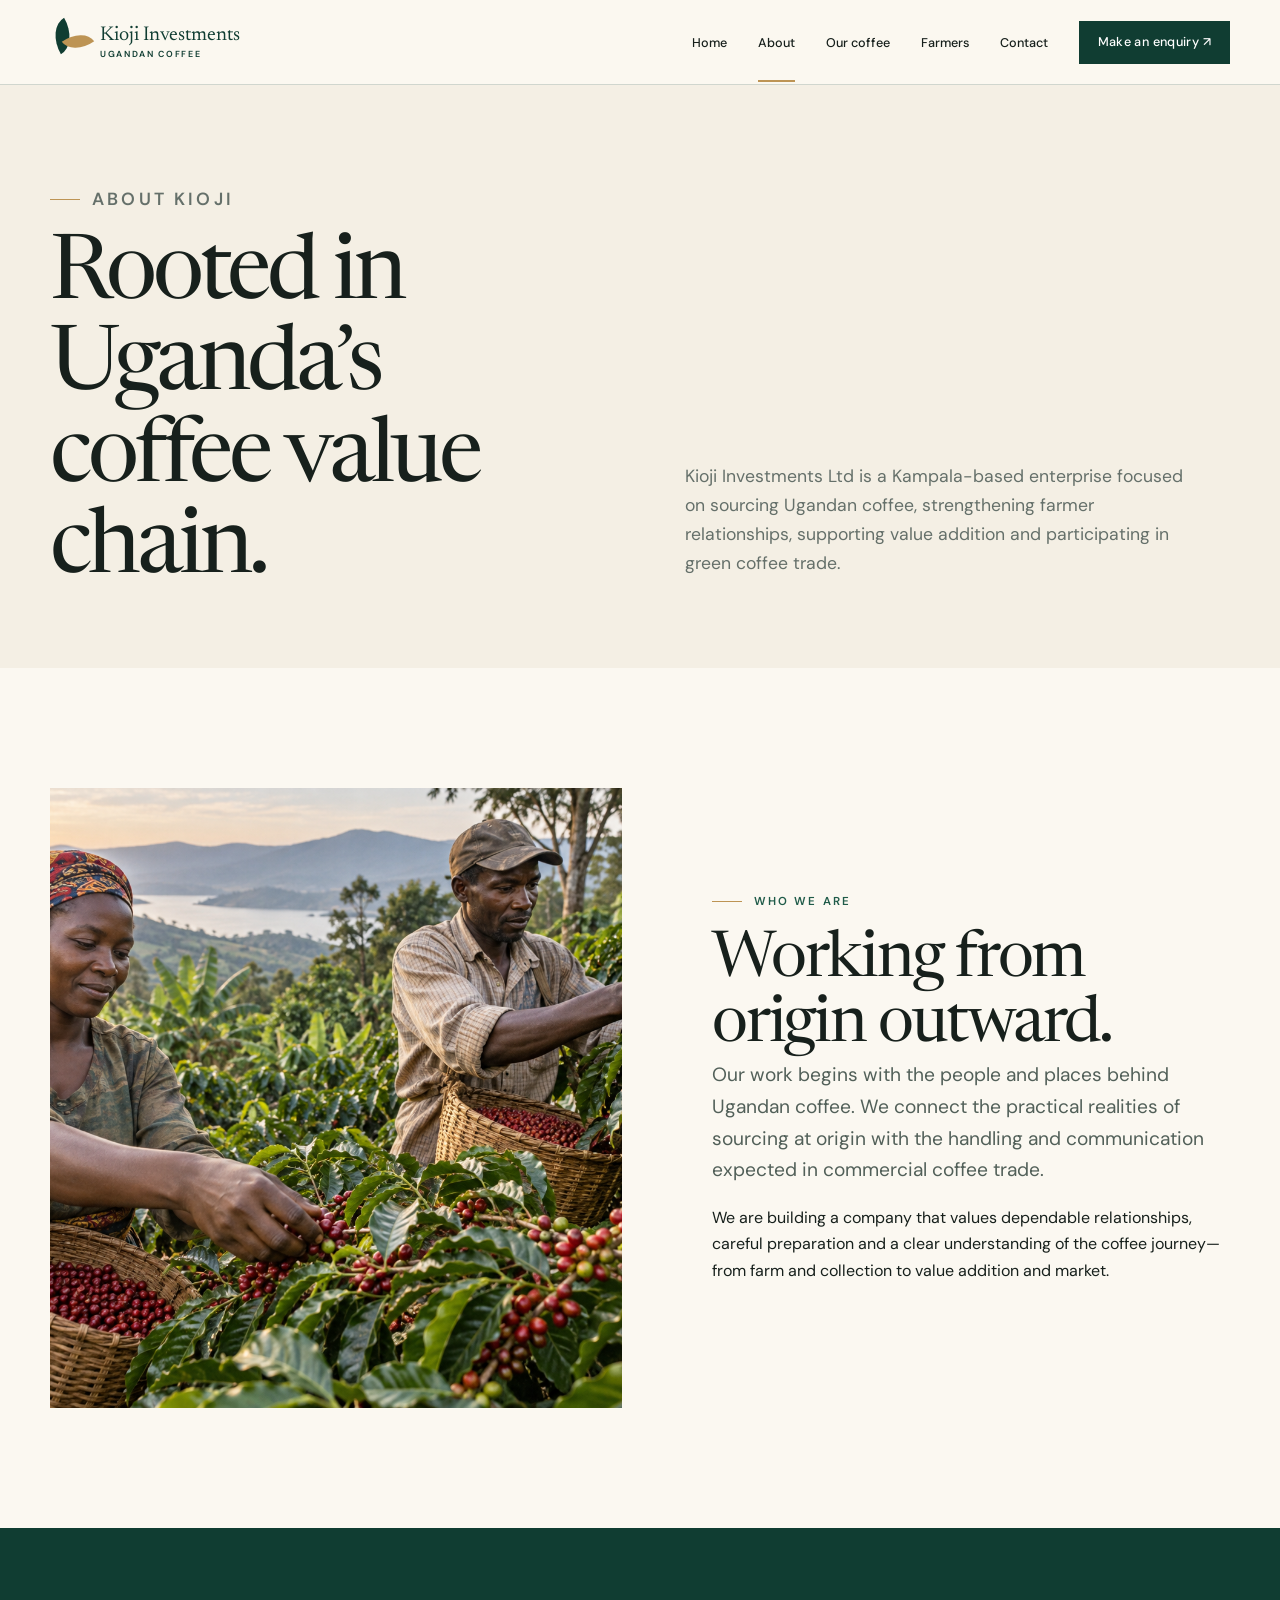
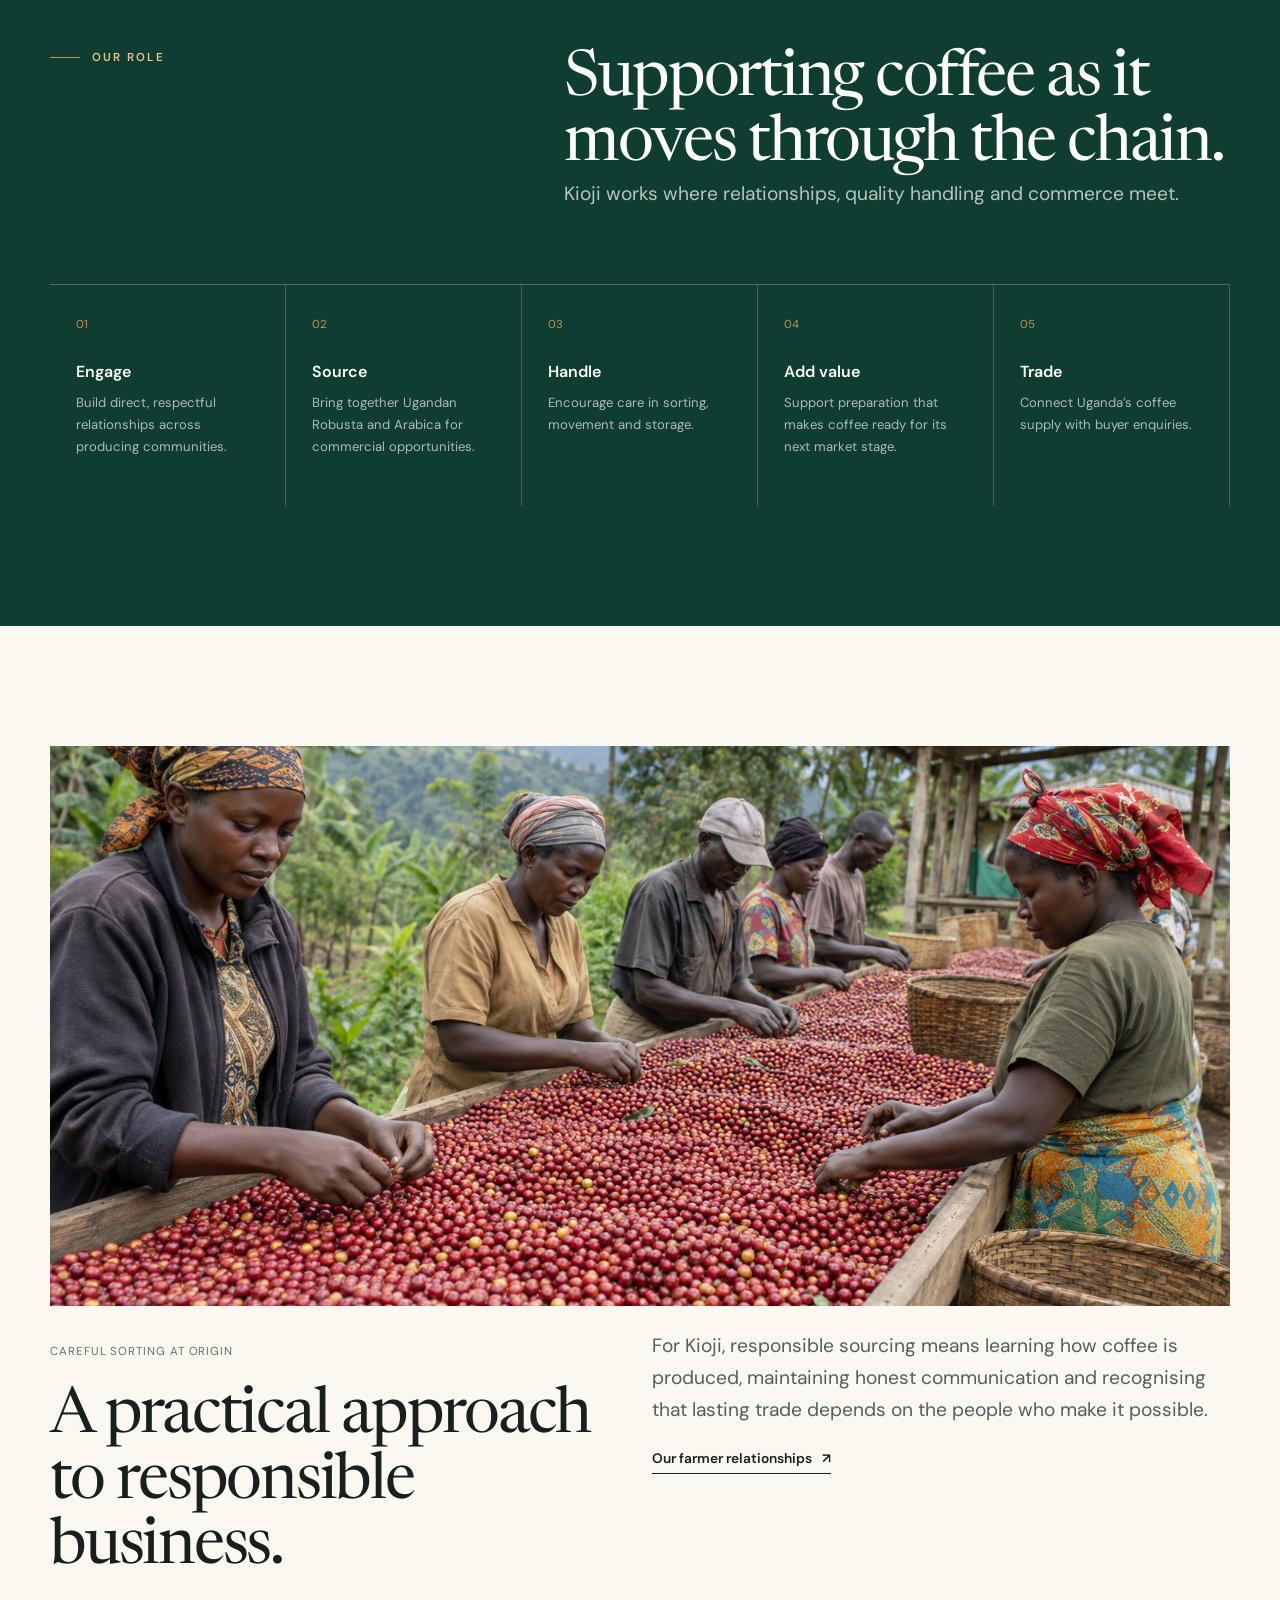
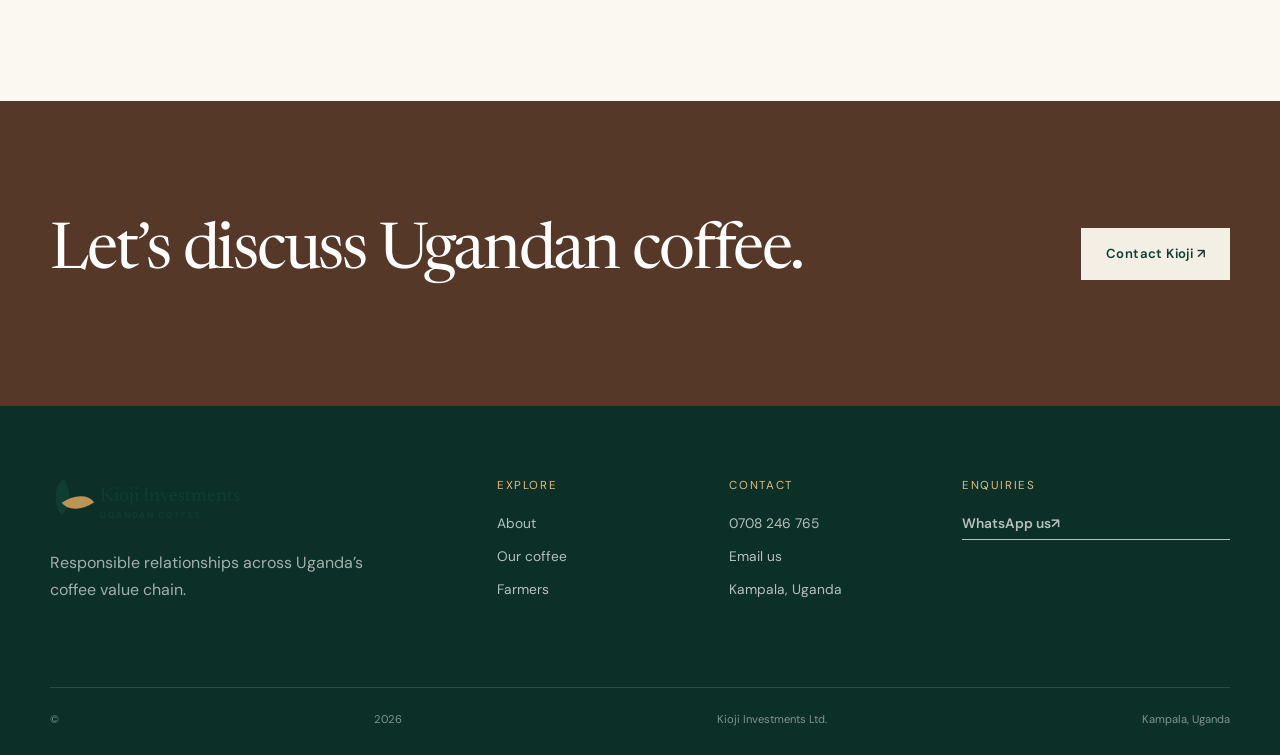
==== about.html @ 65d6e194 "Build complete Kioji Investments website" ====
<!doctype html><html lang="en"><head><meta charset="utf-8"><meta name="viewport" content="width=device-width,initial-scale=1"><title>About Kioji Investments Ltd | Uganda</title><meta name="description" content="Learn about Kioji Investments and its role in Uganda's coffee value chain."><link rel="icon" href="favicon.svg"><link rel="stylesheet" href="assets/styles.css"></head><body>
<header class="site-header"><div class="container header-inner"><a class="brand" href="index.html"><span class="brand-mark"></span><span class="brand-text">Kioji Investments<small>Ugandan coffee</small></span></a><button class="menu-toggle" aria-expanded="false" aria-label="Open navigation">Menu</button><nav class="nav"><a href="index.html">Home</a><a class="active" href="about.html">About</a><a href="coffee.html">Our coffee</a><a href="farmers.html">Farmers</a><a href="contact.html">Contact</a><a class="btn" href="contact.html">Make an enquiry ↗</a></nav></div></header>
<main><section class="page-hero"><div class="container page-hero-grid"><div><p class="eyebrow">About Kioji</p><h1>Rooted in Uganda’s coffee value chain.</h1></div><p>Kioji Investments Ltd is a Kampala-based enterprise focused on sourcing Ugandan coffee, strengthening farmer relationships, supporting value addition and participating in green coffee trade.</p></div></section>
<section class="section"><div class="container split reveal"><div class="page-image"><img src="assets/images/coffee-harvest.png" alt="Farmers harvesting coffee in Uganda"></div><div><p class="eyebrow">Who we are</p><h2>Working from origin outward.</h2><p class="lede">Our work begins with the people and places behind Ugandan coffee. We connect the practical realities of sourcing at origin with the handling and communication expected in commercial coffee trade.</p><p>We are building a company that values dependable relationships, careful preparation and a clear understanding of the coffee journey—from farm and collection to value addition and market.</p></div></div></section>
<section class="section dark"><div class="container"><div class="intro-grid reveal"><p class="eyebrow">Our role</p><div><h2>Supporting coffee as it moves through the chain.</h2><p class="lede">Kioji works where relationships, quality handling and commerce meet.</p></div></div><div class="process reveal"><article class="process-item"><h3>Engage</h3><p>Build direct, respectful relationships across producing communities.</p></article><article class="process-item"><h3>Source</h3><p>Bring together Ugandan Robusta and Arabica for commercial opportunities.</p></article><article class="process-item"><h3>Handle</h3><p>Encourage care in sorting, movement and storage.</p></article><article class="process-item"><h3>Add value</h3><p>Support preparation that makes coffee ready for its next market stage.</p></article><article class="process-item"><h3>Trade</h3><p>Connect Uganda’s coffee supply with buyer enquiries.</p></article></div></div></section>
<section class="section"><div class="container editorial-grid reveal"><div class="wide"><img src="assets/images/cherry-sorting.png" alt="Coffee cherries being carefully sorted"></div><div><p class="caption">Careful sorting at origin</p><h2 style="margin-top:24px">A practical approach to responsible business.</h2></div><div><p class="lede">For Kioji, responsible sourcing means learning how coffee is produced, maintaining honest communication and recognising that lasting trade depends on the people who make it possible.</p><a class="link" href="farmers.html">Our farmer relationships</a></div></div></section>
<section class="section cta"><div class="container cta-inner"><h2>Let’s discuss Ugandan coffee.</h2><a class="btn btn-light" href="contact.html">Contact Kioji ↗</a></div></section></main>
<footer class="site-footer"><div class="container"><div class="footer-grid"><div class="footer-brand"><a class="brand" href="index.html"><span class="brand-mark"></span><span class="brand-text">Kioji Investments<small>Ugandan coffee</small></span></a><p>Responsible relationships across Uganda’s coffee value chain.</p></div><div class="footer-col"><h3>Explore</h3><a href="about.html">About</a><a href="coffee.html">Our coffee</a><a href="farmers.html">Farmers</a></div><div class="footer-col"><h3>Contact</h3><a href="tel:+256708246765">0708 246 765</a><a href="mailto:aruoivan66@gmail.com">Email us</a><p>Kampala, Uganda</p></div><div class="footer-col"><h3>Enquiries</h3><a class="link" href="https://wa.me/256708246765">WhatsApp us</a></div></div><div class="footer-bottom">© <span data-year></span> Kioji Investments Ltd.<span>Kampala, Uganda</span></div></div></footer><script src="assets/script.js"></script></body></html>
---- assets/styles.css ----
@import url('https://fonts.googleapis.com/css2?family=DM+Sans:wght@400;500;600&family=Newsreader:opsz,wght@6..72,400;6..72,500&display=swap');

:root{--green:#103d32;--green-2:#1f5b49;--brown:#563829;--cream:#f4efe4;--paper:#fbf8f1;--gold:#bd9454;--ink:#17201c;--muted:#65706a;--line:rgba(16,61,50,.18);--serif:'Newsreader',Georgia,serif;--sans:'DM Sans',Arial,sans-serif}
*{box-sizing:border-box}html{scroll-behavior:smooth}body{margin:0;background:var(--paper);color:var(--ink);font-family:var(--sans);font-size:16px;line-height:1.65}body.menu-open{overflow:hidden}img{display:block;width:100%;height:100%;object-fit:cover}a{color:inherit;text-decoration:none}button,input,textarea{font:inherit}.container{width:min(1180px,calc(100% - 48px));margin-inline:auto}.eyebrow{display:flex;align-items:center;gap:12px;margin:0 0 18px;color:var(--green-2);font-size:.72rem;font-weight:600;letter-spacing:.18em;text-transform:uppercase}.eyebrow:before{content:'';width:30px;height:1px;background:var(--gold)}h1,h2,h3{font-family:var(--serif);font-weight:400;line-height:1.02;margin:0}h1{font-size:clamp(3.1rem,7.2vw,7rem);letter-spacing:-.045em}h2{font-size:clamp(2.5rem,5vw,4.8rem);letter-spacing:-.035em}h3{font-size:clamp(1.55rem,2.2vw,2.25rem)}p{margin:0 0 1.2rem}.lede{font-size:clamp(1.05rem,1.5vw,1.25rem);color:#526059;max-width:660px}.btn{display:inline-flex;align-items:center;justify-content:center;gap:12px;min-height:52px;padding:0 24px;border:1px solid var(--green);background:var(--green);color:#fff;font-size:.82rem;font-weight:600;letter-spacing:.03em;transition:.25s}.btn:hover{background:var(--brown);border-color:var(--brown);transform:translateY(-2px)}.btn-light{background:var(--cream);border-color:var(--cream);color:var(--green)}.btn-outline{background:transparent;color:var(--green)}.btn-outline:hover{color:#fff}.link{display:inline-flex;gap:10px;align-items:center;border-bottom:1px solid currentColor;padding-bottom:4px;font-size:.86rem;font-weight:600}.link:after{content:'↗'}

.site-header{position:relative;z-index:40;background:rgba(251,248,241,.95);border-bottom:1px solid var(--line)}.header-inner{height:84px;display:flex;align-items:center;justify-content:space-between}.brand{display:flex;align-items:center;gap:12px;color:var(--green)}.brand-mark{width:38px;height:46px;position:relative}.brand-mark:before,.brand-mark:after{content:'';position:absolute;background:var(--green);border-radius:100% 0 100% 0}.brand-mark:before{width:21px;height:30px;left:2px;top:2px;transform:rotate(-30deg)}.brand-mark:after{width:18px;height:27px;right:1px;top:9px;transform:rotate(55deg);background:var(--gold)}.brand-text{font-family:var(--serif);font-size:1.25rem;line-height:.9}.brand-text small{display:block;margin-top:7px;font-family:var(--sans);font-size:.55rem;font-weight:600;letter-spacing:.19em;text-transform:uppercase}.nav{display:flex;align-items:center;gap:31px}.nav a{font-size:.79rem;font-weight:500}.nav a:not(.btn){padding:31px 0 27px;border-bottom:2px solid transparent}.nav a.active,.nav a:not(.btn):hover{border-color:var(--gold)}.nav .btn{min-height:43px;padding-inline:18px}.menu-toggle{display:none;border:1px solid var(--line);background:none;width:48px;height:44px;color:var(--green)}

.hero{position:relative;min-height:calc(100svh - 84px);display:grid;align-items:end;color:#fff;overflow:hidden;background:#142b24}.hero-media{position:absolute;inset:0}.hero-media:after{content:'';position:absolute;inset:0;background:linear-gradient(90deg,rgba(5,19,15,.9) 0%,rgba(5,19,15,.54) 43%,rgba(5,19,15,.08) 75%),linear-gradient(0deg,rgba(5,19,15,.48),transparent 45%)}.hero-media img{object-position:center}.hero-content{position:relative;z-index:1;padding:80px 0 92px;width:min(760px,70%)}.hero .eyebrow{color:#f2d49b}.hero h1 span{color:#d9b36a;font-style:italic}.hero-copy{max-width:650px;margin:28px 0 35px;font-size:clamp(1.05rem,1.5vw,1.25rem);color:rgba(255,255,255,.86)}.actions{display:flex;gap:12px;flex-wrap:wrap}.hero-note{position:absolute;z-index:2;right:max(24px,calc((100% - 1180px)/2));bottom:54px;width:260px;padding:24px;border-left:2px solid var(--gold);background:rgba(9,34,27,.74);backdrop-filter:blur(12px);font-family:var(--serif);font-size:1.25rem}.ticker{background:var(--green);color:#fff;overflow:hidden;padding:13px 0;font-size:.64rem;font-weight:600;letter-spacing:.2em;text-transform:uppercase;white-space:nowrap}.ticker span{display:inline-block;padding-right:36px}.section{padding:120px 0}.section-sm{padding:78px 0}.intro-grid{display:grid;grid-template-columns:.75fr 1.25fr;gap:9vw;align-items:start}.intro-grid h2{max-width:700px}.intro-text{padding-top:18px}.split{display:grid;grid-template-columns:1.05fr .95fr;gap:7vw;align-items:center}.image-tall{height:650px}.image-frame{position:relative}.image-frame:after{content:'';position:absolute;inset:18px -18px -18px 18px;border:1px solid var(--gold);z-index:-1}.dark{background:var(--green);color:#fff}.dark .eyebrow{color:#e4c78e}.dark .lede{color:rgba(255,255,255,.7)}

.pillars{display:grid;grid-template-columns:repeat(4,1fr);border-top:1px solid var(--line);border-bottom:1px solid var(--line)}.pillar{padding:34px 28px 38px;border-right:1px solid var(--line)}.pillar:last-child{border:0}.number{color:var(--gold);font-size:.7rem;letter-spacing:.13em}.pillar h3{margin:28px 0 16px;font-size:1.7rem}.pillar p{font-size:.9rem;color:var(--muted)}.photo-band{height:72vh;min-height:520px;position:relative;color:#fff}.photo-band:after{content:'';position:absolute;inset:0;background:linear-gradient(90deg,rgba(9,30,24,.82),rgba(9,30,24,.12))}.photo-band-content{position:absolute;z-index:2;left:max(24px,calc((100% - 1180px)/2));top:50%;transform:translateY(-50%);max-width:560px}.photo-band h2{margin-bottom:25px}

.coffee-showcase{display:grid;grid-template-columns:1fr 1fr;gap:1px;background:var(--line)}.coffee-panel{background:var(--paper);position:relative}.coffee-panel .photo{height:480px}.coffee-copy{padding:42px}.coffee-copy h3{font-size:2.7rem;margin:8px 0 18px}.coffee-copy p{color:var(--muted)}.process{counter-reset:step;display:grid;grid-template-columns:repeat(5,1fr);margin-top:55px;border-top:1px solid rgba(255,255,255,.25)}.process-item{counter-increment:step;padding:30px 26px;border-right:1px solid rgba(255,255,255,.2)}.process-item:before{content:'0' counter(step);display:block;color:var(--gold);font-size:.72rem;margin-bottom:30px}.process-item h3{font-family:var(--sans);font-size:1rem;font-weight:600;margin-bottom:12px}.process-item p{font-size:.82rem;color:rgba(255,255,255,.65)}

.cta{background:var(--brown);color:#fff}.cta-inner{display:flex;align-items:center;justify-content:space-between;gap:50px}.cta h2{max-width:780px}.page-hero{padding:100px 0 70px;background:var(--cream)}.page-hero-grid{display:grid;grid-template-columns:1fr 1fr;gap:7vw;align-items:end}.page-hero h1{font-size:clamp(3.6rem,7vw,6.5rem)}.page-hero p{max-width:520px;color:var(--muted);font-size:1.1rem}.page-image{height:620px}.value-list{display:grid;grid-template-columns:repeat(3,1fr);margin-top:55px;border-top:1px solid var(--line)}.value{padding:34px 30px 20px 0}.value+.value{border-left:1px solid var(--line);padding-left:30px}.value p{color:var(--muted);font-size:.93rem}.editorial-grid{display:grid;grid-template-columns:1fr 1fr;gap:24px}.editorial-grid .wide{grid-column:1/-1;height:560px}.editorial-grid .half{height:500px}.caption{padding-top:12px;font-size:.72rem;color:var(--muted);letter-spacing:.08em;text-transform:uppercase}.contact-grid{display:grid;grid-template-columns:.85fr 1.15fr;gap:8vw}.contact-details{margin-top:48px;border-top:1px solid var(--line)}.contact-row{display:block;padding:22px 0;border-bottom:1px solid var(--line)}.contact-row small{display:block;color:var(--muted);font-size:.72rem;text-transform:uppercase;letter-spacing:.13em;margin-bottom:6px}.contact-row strong{font-size:1.1rem}.form{background:var(--cream);padding:48px}.field{margin-bottom:22px}.field label{display:block;font-size:.76rem;font-weight:600;margin-bottom:7px}.field input,.field textarea{width:100%;border:0;border-bottom:1px solid #9ba49f;background:transparent;padding:12px 0;outline:none}.field input:focus,.field textarea:focus{border-color:var(--green)}.field textarea{height:120px;resize:vertical}.whatsapp{margin-top:20px;background:#1f6b4d;border-color:#1f6b4d}

.site-footer{background:#0c2f27;color:#fff;padding:74px 0 26px}.footer-grid{display:grid;grid-template-columns:1.5fr .7fr .7fr 1fr;gap:45px}.footer-brand p{max-width:360px;color:rgba(255,255,255,.62);margin-top:24px}.footer-col h3{font-family:var(--sans);font-size:.72rem;letter-spacing:.14em;text-transform:uppercase;margin-bottom:20px;color:#dfbd7f}.footer-col a,.footer-col p{display:block;color:rgba(255,255,255,.7);font-size:.86rem;margin:0 0 10px}.footer-bottom{display:flex;justify-content:space-between;margin-top:65px;padding-top:22px;border-top:1px solid rgba(255,255,255,.14);font-size:.7rem;color:rgba(255,255,255,.48)}

.reveal{opacity:0;transform:translateY(24px);transition:.7s ease}.reveal.visible{opacity:1;transform:none}
@media(max-width:900px){.container{width:min(100% - 32px,720px)}.header-inner{height:72px}.menu-toggle{display:block}.nav{position:fixed;inset:72px 0 0;background:var(--paper);display:flex;flex-direction:column;align-items:stretch;gap:0;padding:35px 24px;transform:translateX(100%);transition:.3s}.nav.open{transform:none}.nav a:not(.btn){padding:18px 0;border-bottom:1px solid var(--line);font-family:var(--serif);font-size:1.7rem}.nav .btn{margin-top:26px}.hero{min-height:800px}.hero-content{width:100%;padding-bottom:70px}.hero-note{display:none}.hero-media img{object-position:64% center}.section{padding:85px 0}.intro-grid,.split,.page-hero-grid,.contact-grid{grid-template-columns:1fr;gap:48px}.pillars{grid-template-columns:1fr 1fr}.pillar:nth-child(2){border-right:0}.pillar:nth-child(-n+2){border-bottom:1px solid var(--line)}.process{grid-template-columns:1fr 1fr}.process-item{border-bottom:1px solid rgba(255,255,255,.2)}.coffee-showcase{grid-template-columns:1fr}.page-image{height:500px}.value-list{grid-template-columns:1fr}.value+.value{border-left:0;border-top:1px solid var(--line);padding-left:0}.footer-grid{grid-template-columns:1fr 1fr}.image-tall{height:520px}}
@media(max-width:560px){h1{font-size:3.4rem}.container{width:calc(100% - 28px)}.brand-text{font-size:1.1rem}.hero{min-height:730px}.hero-media:after{background:linear-gradient(0deg,rgba(5,19,15,.92) 0%,rgba(5,19,15,.28) 78%)}.hero-media img{object-position:66% center}.hero-content{padding-bottom:52px}.hero-copy{font-size:.98rem;margin:20px 0 28px}.actions{display:grid}.actions .btn{width:100%}.pillars,.process{grid-template-columns:1fr}.pillar{border-right:0;border-bottom:1px solid var(--line)}.coffee-panel .photo{height:350px}.coffee-copy{padding:30px 22px}.photo-band{height:650px}.page-hero{padding:70px 0 55px}.page-hero h1{font-size:3.55rem}.page-image{height:410px}.editorial-grid{grid-template-columns:1fr}.editorial-grid .wide{grid-column:auto;height:390px}.editorial-grid .half{height:390px}.form{padding:30px 22px}.cta-inner{display:block}.cta .btn{margin-top:28px;width:100%}.footer-grid{grid-template-columns:1fr}.footer-bottom{display:block}.footer-bottom span{display:block;margin-top:8px}}
@media(prefers-reduced-motion:reduce){*{scroll-behavior:auto}.reveal{opacity:1;transform:none;transition:none}}
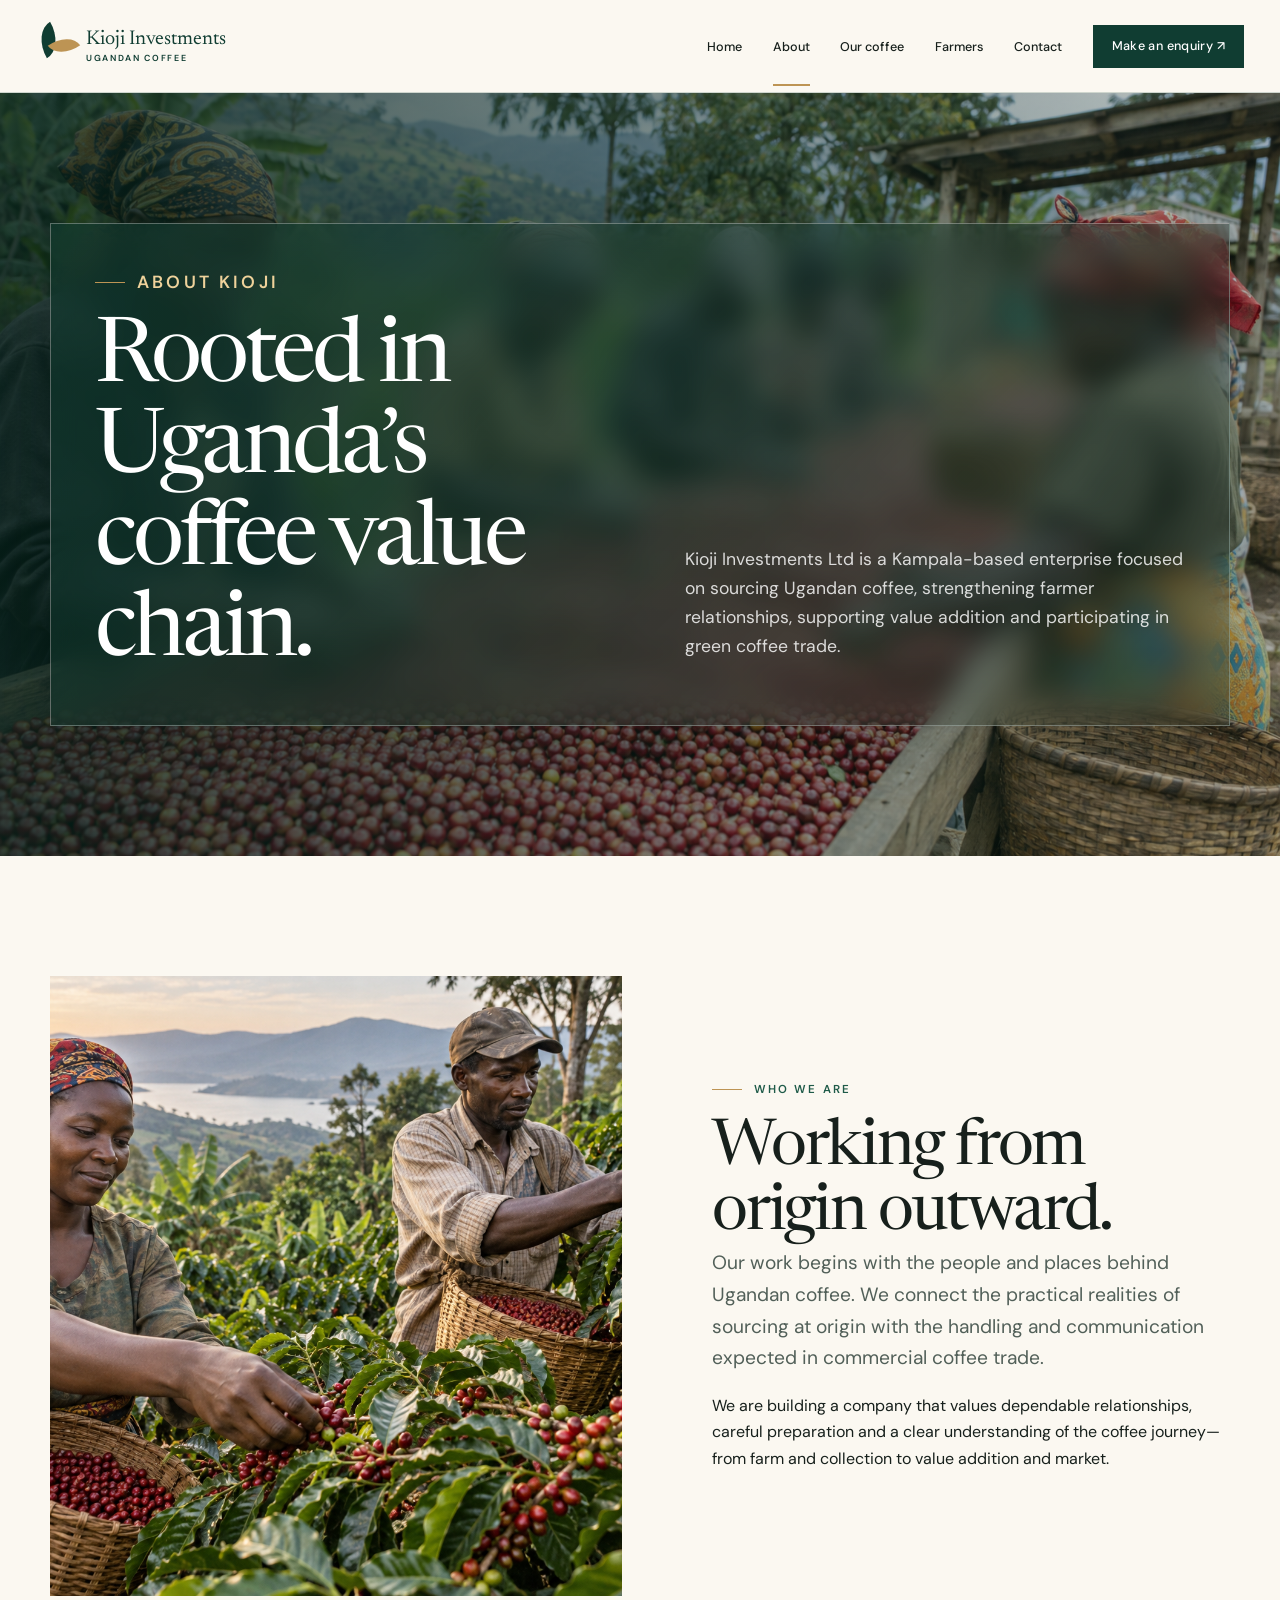
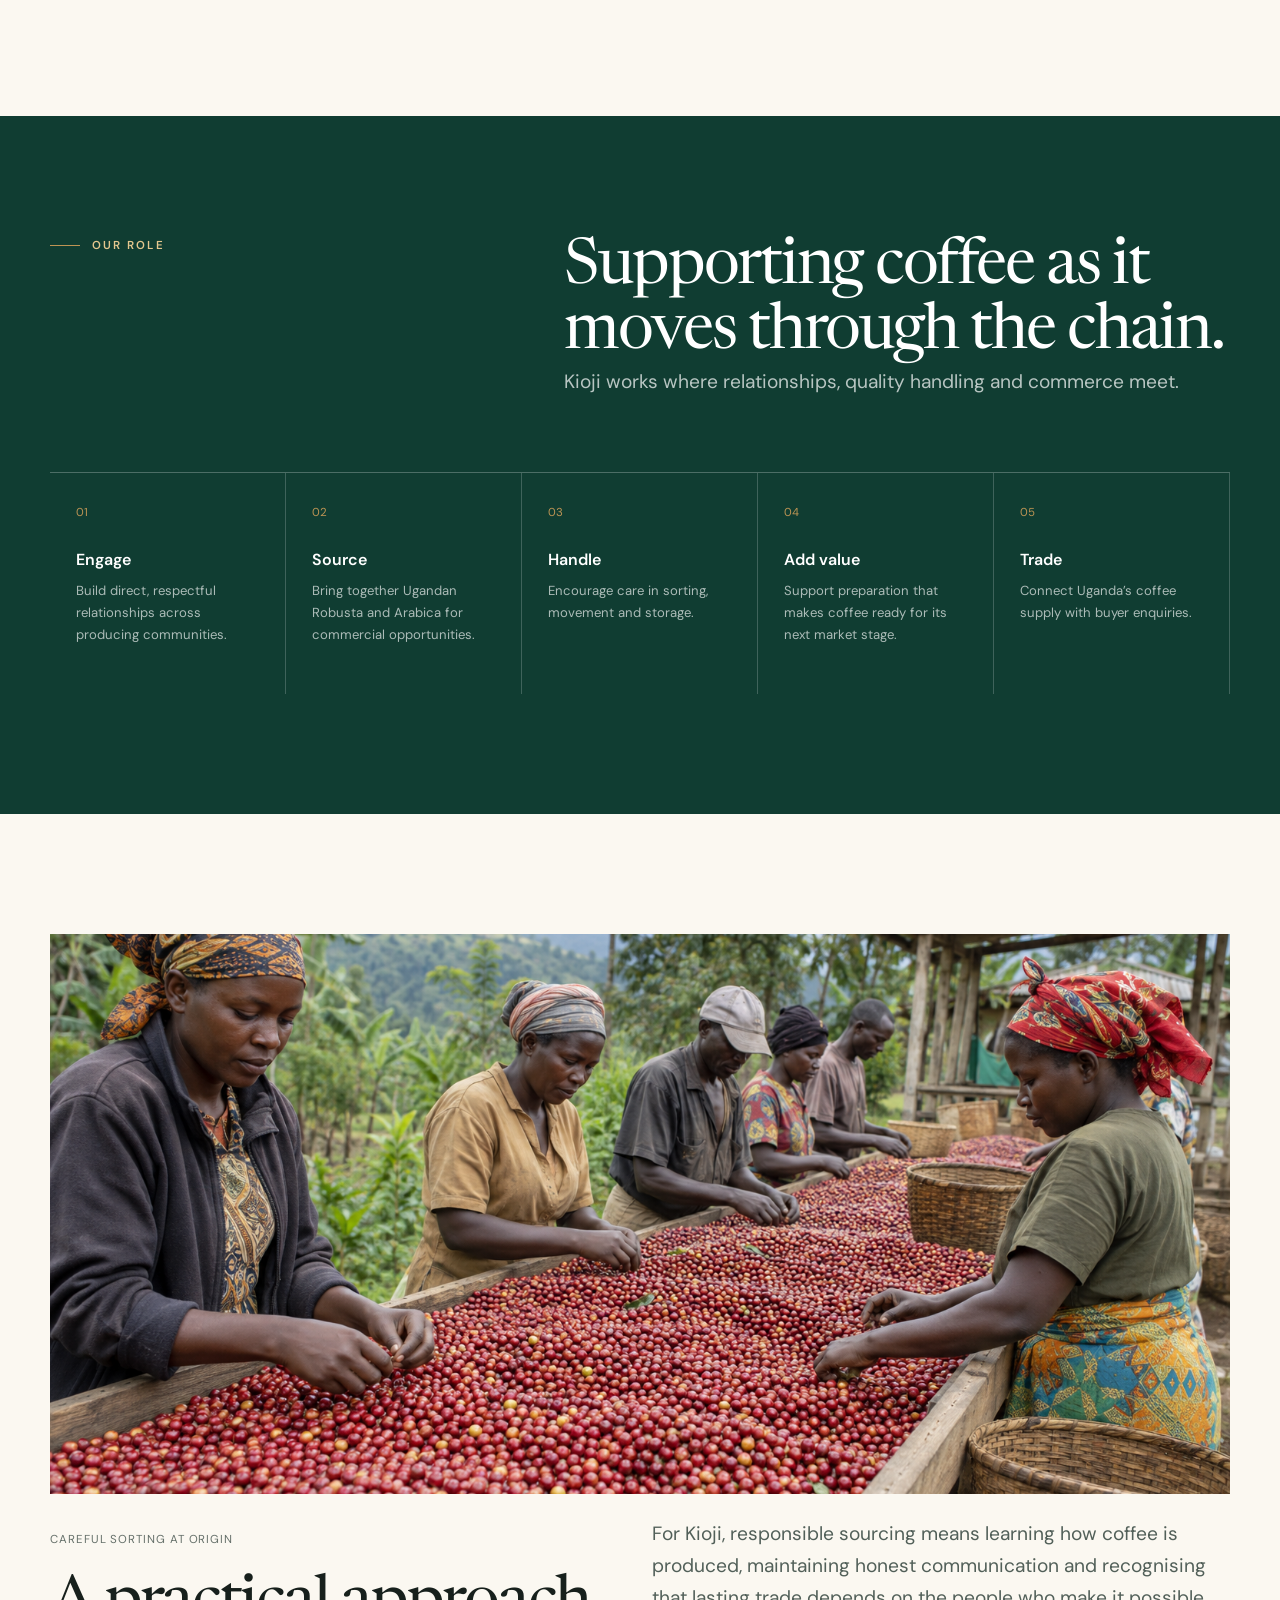
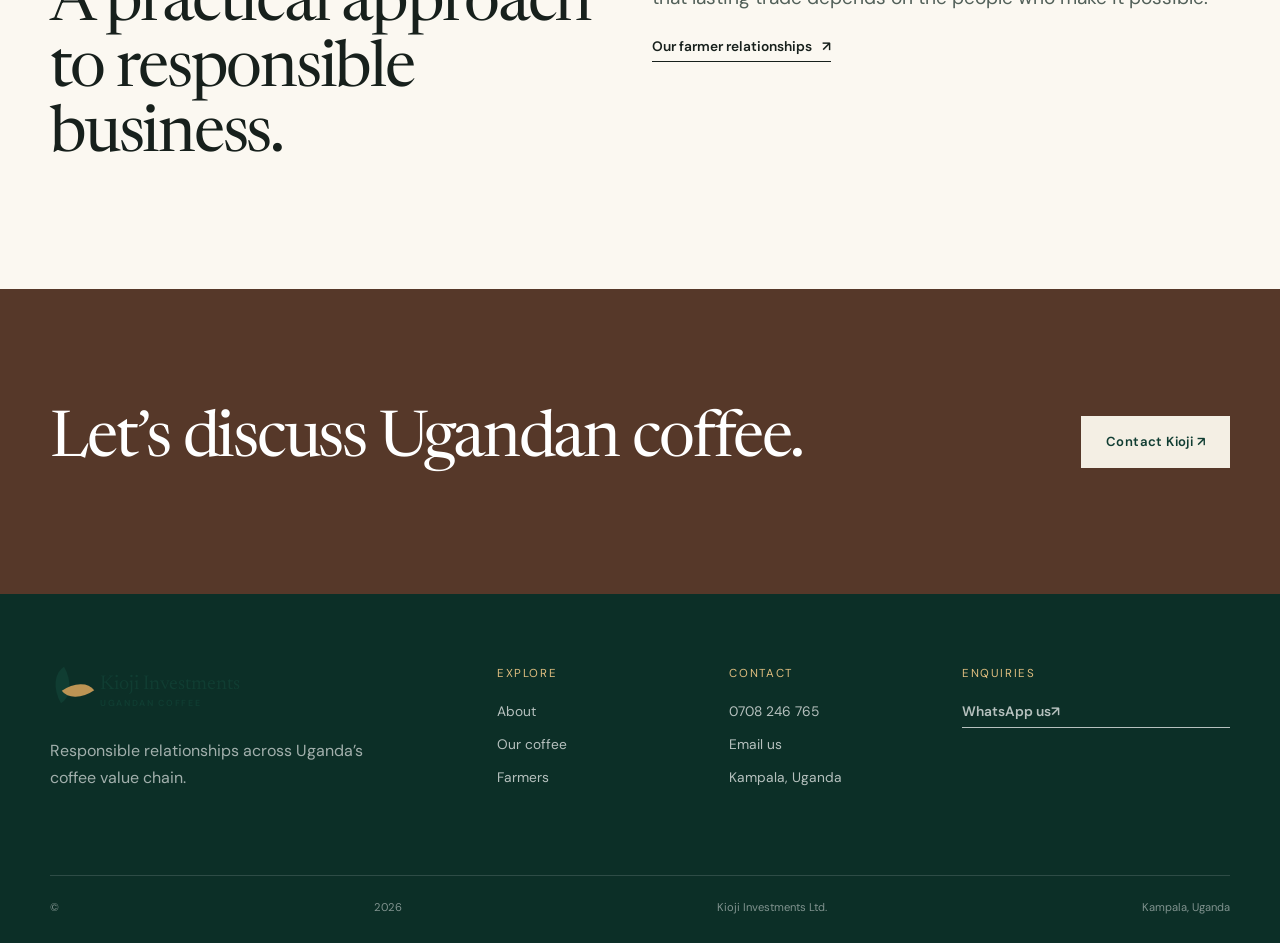
==== commit b349a174: "Add expanded navigation and glass image treatments" ====
--- a/about.html
+++ b/about.html
@@ -1,4 +1,4 @@
-<!doctype html><html lang="en"><head><meta charset="utf-8"><meta name="viewport" content="width=device-width,initial-scale=1"><title>About Kioji Investments Ltd | Uganda</title><meta name="description" content="Learn about Kioji Investments and its role in Uganda's coffee value chain."><link rel="icon" href="favicon.svg"><link rel="stylesheet" href="assets/styles.css"></head><body>
+<!doctype html><html lang="en"><head><meta charset="utf-8"><meta name="viewport" content="width=device-width,initial-scale=1"><title>About Kioji Investments Ltd | Uganda</title><meta name="description" content="Learn about Kioji Investments and its role in Uganda's coffee value chain."><link rel="icon" href="favicon.svg"><link rel="stylesheet" href="assets/styles.css"></head><body class="about-page">
 <header class="site-header"><div class="container header-inner"><a class="brand" href="index.html"><span class="brand-mark"></span><span class="brand-text">Kioji Investments<small>Ugandan coffee</small></span></a><button class="menu-toggle" aria-expanded="false" aria-label="Open navigation">Menu</button><nav class="nav"><a href="index.html">Home</a><a class="active" href="about.html">About</a><a href="coffee.html">Our coffee</a><a href="farmers.html">Farmers</a><a href="contact.html">Contact</a><a class="btn" href="contact.html">Make an enquiry ↗</a></nav></div></header>
 <main><section class="page-hero"><div class="container page-hero-grid"><div><p class="eyebrow">About Kioji</p><h1>Rooted in Uganda’s coffee value chain.</h1></div><p>Kioji Investments Ltd is a Kampala-based enterprise focused on sourcing Ugandan coffee, strengthening farmer relationships, supporting value addition and participating in green coffee trade.</p></div></section>
 <section class="section"><div class="container split reveal"><div class="page-image"><img src="assets/images/coffee-harvest.png" alt="Farmers harvesting coffee in Uganda"></div><div><p class="eyebrow">Who we are</p><h2>Working from origin outward.</h2><p class="lede">Our work begins with the people and places behind Ugandan coffee. We connect the practical realities of sourcing at origin with the handling and communication expected in commercial coffee trade.</p><p>We are building a company that values dependable relationships, careful preparation and a clear understanding of the coffee journey—from farm and collection to value addition and market.</p></div></div></section>
--- a/assets/styles.css
+++ b/assets/styles.css
@@ -19,3 +19,13 @@
 @media(max-width:900px){.container{width:min(100% - 32px,720px)}.header-inner{height:72px}.menu-toggle{display:block}.nav{position:fixed;inset:72px 0 0;background:var(--paper);display:flex;flex-direction:column;align-items:stretch;gap:0;padding:35px 24px;transform:translateX(100%);transition:.3s}.nav.open{transform:none}.nav a:not(.btn){padding:18px 0;border-bottom:1px solid var(--line);font-family:var(--serif);font-size:1.7rem}.nav .btn{margin-top:26px}.hero{min-height:800px}.hero-content{width:100%;padding-bottom:70px}.hero-note{display:none}.hero-media img{object-position:64% center}.section{padding:85px 0}.intro-grid,.split,.page-hero-grid,.contact-grid{grid-template-columns:1fr;gap:48px}.pillars{grid-template-columns:1fr 1fr}.pillar:nth-child(2){border-right:0}.pillar:nth-child(-n+2){border-bottom:1px solid var(--line)}.process{grid-template-columns:1fr 1fr}.process-item{border-bottom:1px solid rgba(255,255,255,.2)}.coffee-showcase{grid-template-columns:1fr}.page-image{height:500px}.value-list{grid-template-columns:1fr}.value+.value{border-left:0;border-top:1px solid var(--line);padding-left:0}.footer-grid{grid-template-columns:1fr 1fr}.image-tall{height:520px}}
 @media(max-width:560px){h1{font-size:3.4rem}.container{width:calc(100% - 28px)}.brand-text{font-size:1.1rem}.hero{min-height:730px}.hero-media:after{background:linear-gradient(0deg,rgba(5,19,15,.92) 0%,rgba(5,19,15,.28) 78%)}.hero-media img{object-position:66% center}.hero-content{padding-bottom:52px}.hero-copy{font-size:.98rem;margin:20px 0 28px}.actions{display:grid}.actions .btn{width:100%}.pillars,.process{grid-template-columns:1fr}.pillar{border-right:0;border-bottom:1px solid var(--line)}.coffee-panel .photo{height:350px}.coffee-copy{padding:30px 22px}.photo-band{height:650px}.page-hero{padding:70px 0 55px}.page-hero h1{font-size:3.55rem}.page-image{height:410px}.editorial-grid{grid-template-columns:1fr}.editorial-grid .wide{grid-column:auto;height:390px}.editorial-grid .half{height:390px}.form{padding:30px 22px}.cta-inner{display:block}.cta .btn{margin-top:28px;width:100%}.footer-grid{grid-template-columns:1fr}.footer-bottom{display:block}.footer-bottom span{display:block;margin-top:8px}}
 @media(prefers-reduced-motion:reduce){*{scroll-behavior:auto}.reveal{opacity:1;transform:none;transition:none}}
+
+/* Expanded navigation and restrained glassmorphism treatment */
+.site-header{background:rgba(251,248,241,.9);backdrop-filter:blur(18px);-webkit-backdrop-filter:blur(18px)}
+.header-inner.container{width:calc(100% - 72px);max-width:1680px}.header-inner{height:92px}.nav{gap:clamp(24px,2.4vw,46px)}
+.hero-content{margin:72px 0;padding:42px 46px 46px;width:min(790px,72%);border:1px solid rgba(255,255,255,.28);background:linear-gradient(135deg,rgba(11,47,38,.68),rgba(25,34,30,.36));box-shadow:0 26px 80px rgba(5,20,15,.22);backdrop-filter:blur(15px) saturate(120%);-webkit-backdrop-filter:blur(15px) saturate(120%)}
+.hero-note{border:1px solid rgba(255,255,255,.26);border-left:2px solid var(--gold);background:rgba(9,34,27,.52);box-shadow:0 20px 60px rgba(3,18,14,.2);backdrop-filter:blur(16px);-webkit-backdrop-filter:blur(16px)}
+.page-hero{position:relative;padding:130px 0;background-position:center;background-size:cover;color:#fff;isolation:isolate}.page-hero:before{content:'';position:absolute;inset:0;background:linear-gradient(90deg,rgba(7,35,28,.8),rgba(7,35,28,.25));z-index:-1}.about-page .page-hero{background-image:url('images/cherry-sorting.png')}.coffee-page .page-hero{background-image:url('images/arabica-highlands.png')}.farmers-page .page-hero{background-image:url('images/farmer-partnership.png')}.contact-page .page-hero{background-image:url('images/coffee-handling.png')}.page-hero-grid{padding:44px;border:1px solid rgba(255,255,255,.3);background:linear-gradient(135deg,rgba(15,57,46,.64),rgba(32,44,38,.28));box-shadow:0 25px 80px rgba(3,20,15,.22);backdrop-filter:blur(14px);-webkit-backdrop-filter:blur(14px)}.page-hero p{color:rgba(255,255,255,.82)}.page-hero .eyebrow{color:#efd29b}
+.form{background:rgba(244,239,228,.78);border:1px solid rgba(16,61,50,.16);box-shadow:0 22px 70px rgba(33,48,42,.1);backdrop-filter:blur(12px);-webkit-backdrop-filter:blur(12px)}
+@media(max-width:900px){.header-inner.container{width:calc(100% - 28px)}.header-inner{height:72px}.hero-content{width:min(100%,680px);margin:90px 0 42px;padding:34px}.page-hero{padding:78px 0}.page-hero-grid{padding:34px}}
+@media(max-width:560px){.hero-content{margin:70px 0 28px;padding:25px 20px 24px;background:linear-gradient(145deg,rgba(9,44,35,.68),rgba(18,29,24,.4));backdrop-filter:blur(10px);-webkit-backdrop-filter:blur(10px)}.page-hero{padding:58px 0}.page-hero-grid{padding:25px 20px;gap:26px}}
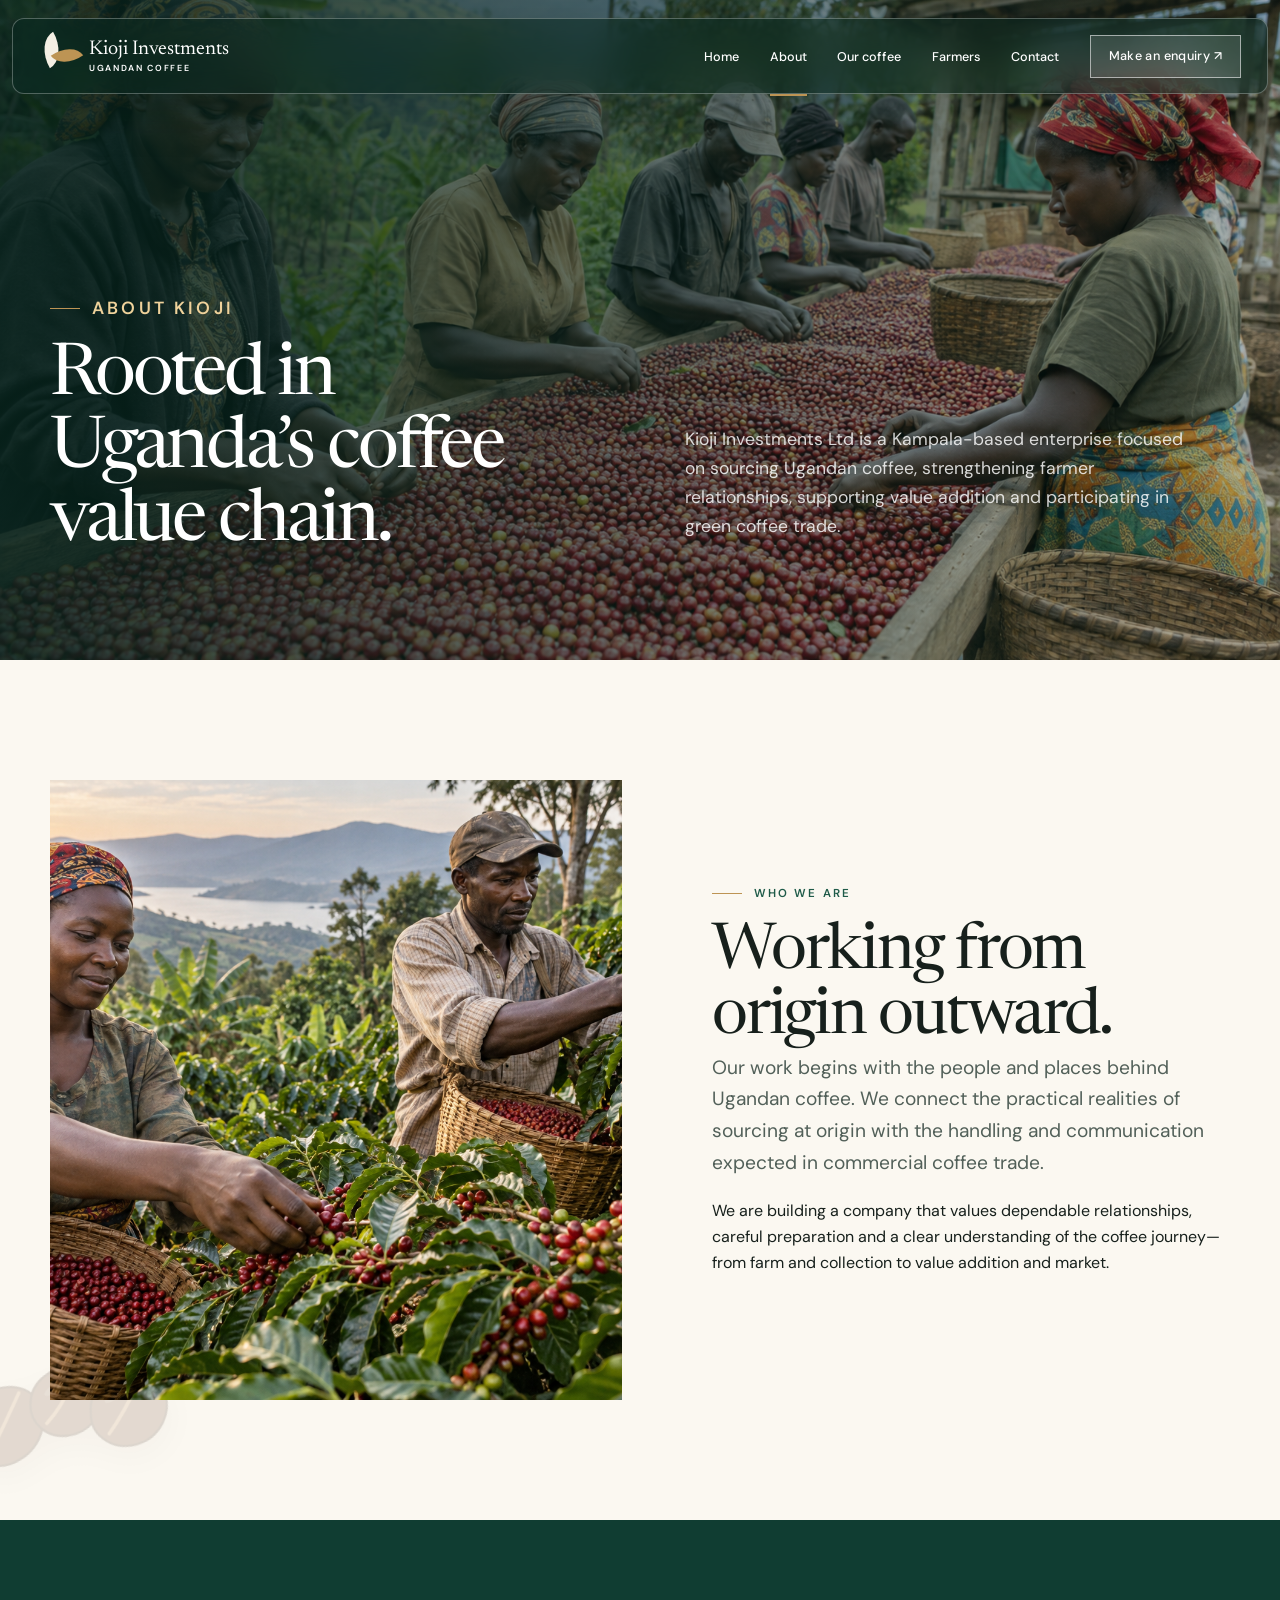
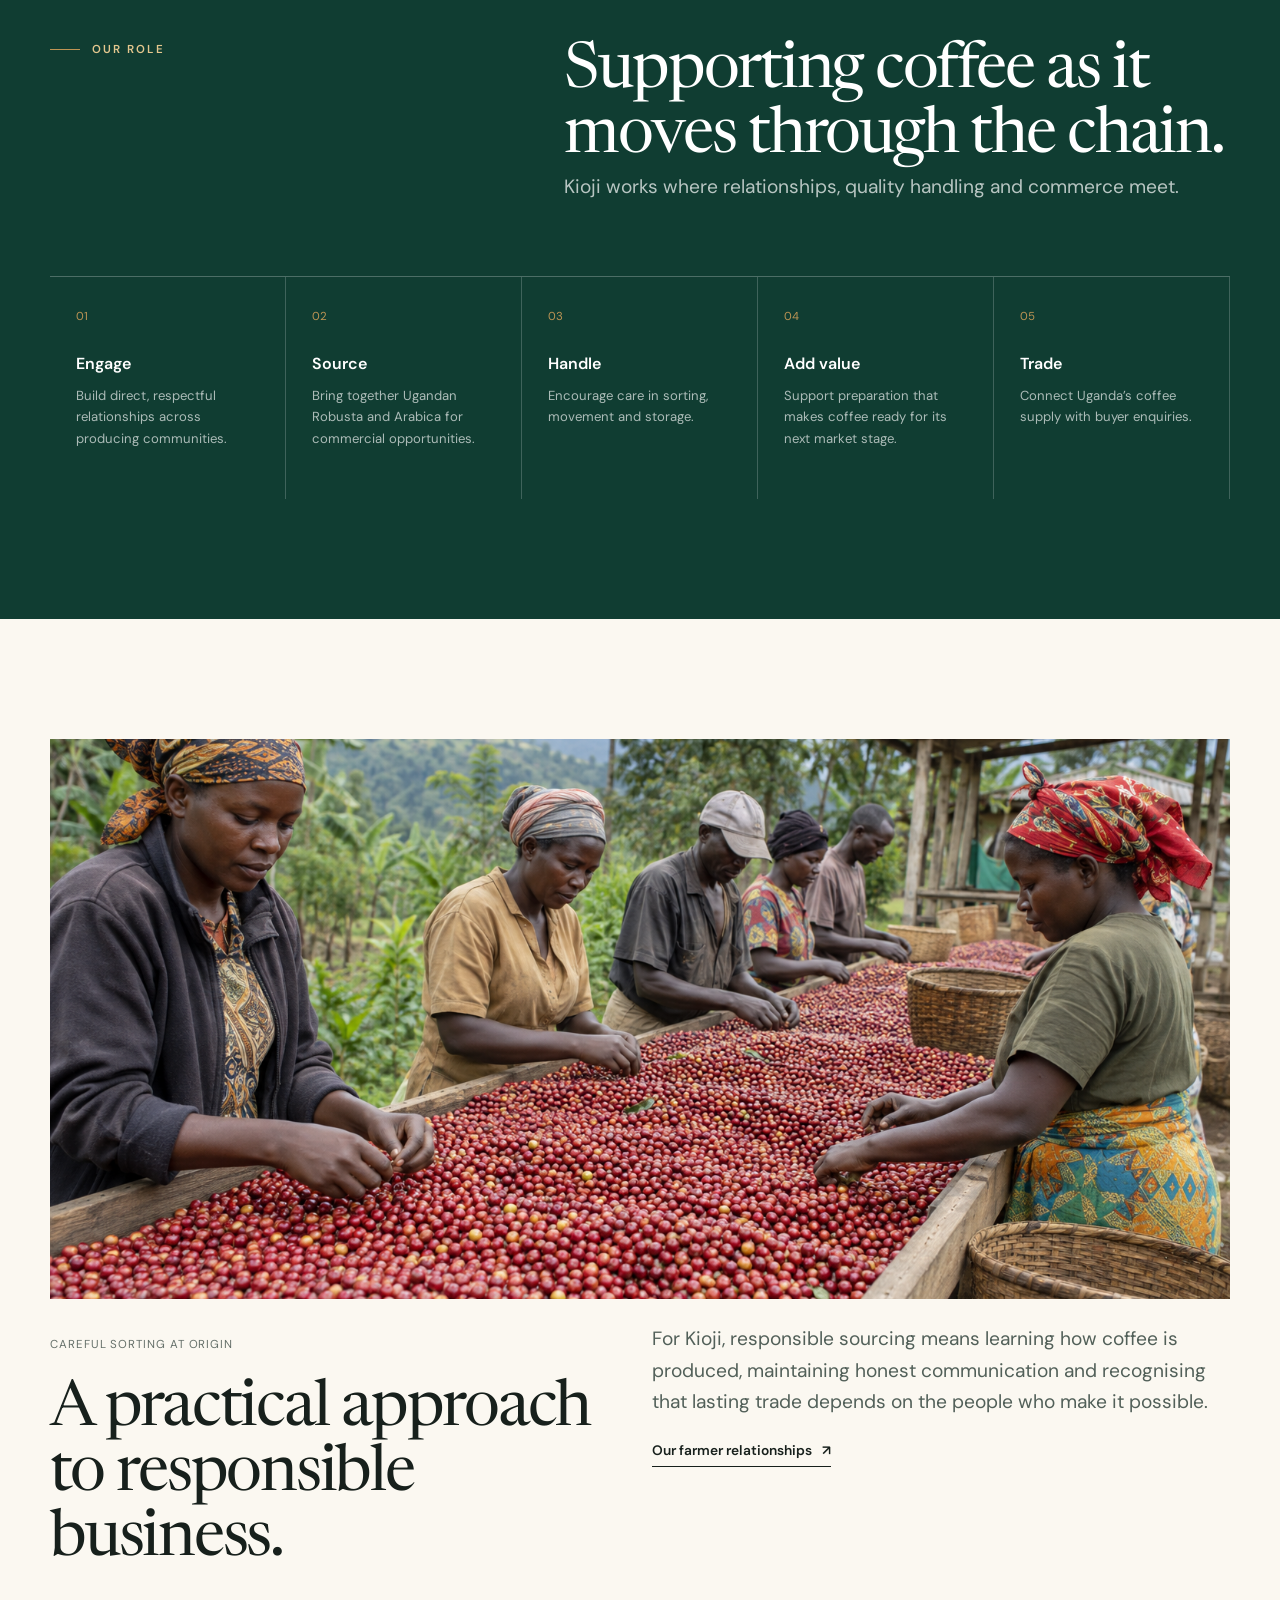
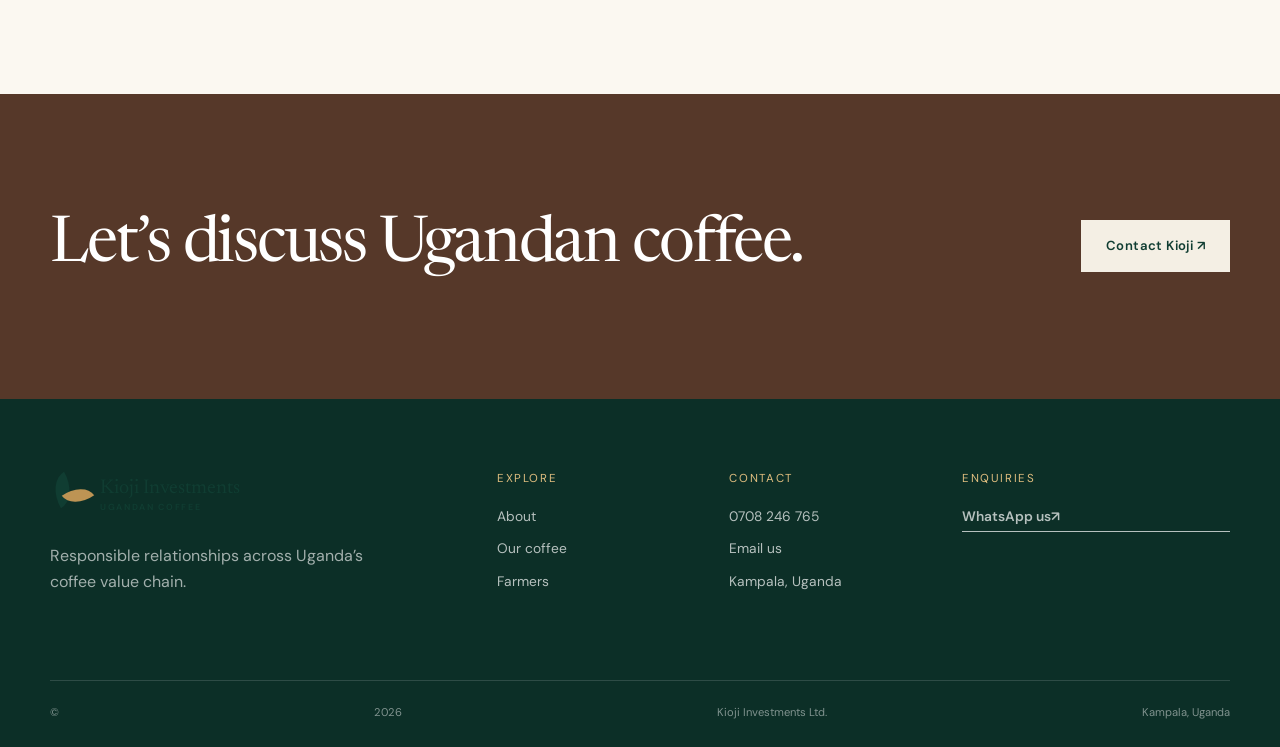
==== commit 91682103: "Extend glass navigation and add bean artwork accents" ====
--- a/about.html
+++ b/about.html
@@ -1,7 +1,7 @@
 <!doctype html><html lang="en"><head><meta charset="utf-8"><meta name="viewport" content="width=device-width,initial-scale=1"><title>About Kioji Investments Ltd | Uganda</title><meta name="description" content="Learn about Kioji Investments and its role in Uganda's coffee value chain."><link rel="icon" href="favicon.svg"><link rel="stylesheet" href="assets/styles.css"></head><body class="about-page">
 <header class="site-header"><div class="container header-inner"><a class="brand" href="index.html"><span class="brand-mark"></span><span class="brand-text">Kioji Investments<small>Ugandan coffee</small></span></a><button class="menu-toggle" aria-expanded="false" aria-label="Open navigation">Menu</button><nav class="nav"><a href="index.html">Home</a><a class="active" href="about.html">About</a><a href="coffee.html">Our coffee</a><a href="farmers.html">Farmers</a><a href="contact.html">Contact</a><a class="btn" href="contact.html">Make an enquiry ↗</a></nav></div></header>
 <main><section class="page-hero"><div class="container page-hero-grid"><div><p class="eyebrow">About Kioji</p><h1>Rooted in Uganda’s coffee value chain.</h1></div><p>Kioji Investments Ltd is a Kampala-based enterprise focused on sourcing Ugandan coffee, strengthening farmer relationships, supporting value addition and participating in green coffee trade.</p></div></section>
-<section class="section"><div class="container split reveal"><div class="page-image"><img src="assets/images/coffee-harvest.png" alt="Farmers harvesting coffee in Uganda"></div><div><p class="eyebrow">Who we are</p><h2>Working from origin outward.</h2><p class="lede">Our work begins with the people and places behind Ugandan coffee. We connect the practical realities of sourcing at origin with the handling and communication expected in commercial coffee trade.</p><p>We are building a company that values dependable relationships, careful preparation and a clear understanding of the coffee journey—from farm and collection to value addition and market.</p></div></div></section>
+<section class="section bean-art-section bean-art-left"><div class="container split reveal"><div class="page-image"><img src="assets/images/coffee-harvest.png" alt="Farmers harvesting coffee in Uganda"></div><div><p class="eyebrow">Who we are</p><h2>Working from origin outward.</h2><p class="lede">Our work begins with the people and places behind Ugandan coffee. We connect the practical realities of sourcing at origin with the handling and communication expected in commercial coffee trade.</p><p>We are building a company that values dependable relationships, careful preparation and a clear understanding of the coffee journey—from farm and collection to value addition and market.</p></div></div></section>
 <section class="section dark"><div class="container"><div class="intro-grid reveal"><p class="eyebrow">Our role</p><div><h2>Supporting coffee as it moves through the chain.</h2><p class="lede">Kioji works where relationships, quality handling and commerce meet.</p></div></div><div class="process reveal"><article class="process-item"><h3>Engage</h3><p>Build direct, respectful relationships across producing communities.</p></article><article class="process-item"><h3>Source</h3><p>Bring together Ugandan Robusta and Arabica for commercial opportunities.</p></article><article class="process-item"><h3>Handle</h3><p>Encourage care in sorting, movement and storage.</p></article><article class="process-item"><h3>Add value</h3><p>Support preparation that makes coffee ready for its next market stage.</p></article><article class="process-item"><h3>Trade</h3><p>Connect Uganda’s coffee supply with buyer enquiries.</p></article></div></div></section>
 <section class="section"><div class="container editorial-grid reveal"><div class="wide"><img src="assets/images/cherry-sorting.png" alt="Coffee cherries being carefully sorted"></div><div><p class="caption">Careful sorting at origin</p><h2 style="margin-top:24px">A practical approach to responsible business.</h2></div><div><p class="lede">For Kioji, responsible sourcing means learning how coffee is produced, maintaining honest communication and recognising that lasting trade depends on the people who make it possible.</p><a class="link" href="farmers.html">Our farmer relationships</a></div></div></section>
 <section class="section cta"><div class="container cta-inner"><h2>Let’s discuss Ugandan coffee.</h2><a class="btn btn-light" href="contact.html">Contact Kioji ↗</a></div></section></main>
--- a/assets/styles.css
+++ b/assets/styles.css
@@ -29,3 +29,22 @@
 .form{background:rgba(244,239,228,.78);border:1px solid rgba(16,61,50,.16);box-shadow:0 22px 70px rgba(33,48,42,.1);backdrop-filter:blur(12px);-webkit-backdrop-filter:blur(12px)}
 @media(max-width:900px){.header-inner.container{width:calc(100% - 28px)}.header-inner{height:72px}.hero-content{width:min(100%,680px);margin:90px 0 42px;padding:34px}.page-hero{padding:78px 0}.page-hero-grid{padding:34px}}
 @media(max-width:560px){.hero-content{margin:70px 0 28px;padding:25px 20px 24px;background:linear-gradient(145deg,rgba(9,44,35,.68),rgba(18,29,24,.4));backdrop-filter:blur(10px);-webkit-backdrop-filter:blur(10px)}.page-hero{padding:58px 0}.page-hero-grid{padding:25px 20px;gap:26px}}
+
+/* Refined direction: glass navigation only, image-led pages */
+h1{font-size:clamp(3rem,6vw,5.8rem)}
+.site-header{position:absolute;top:18px;left:0;width:100%;background:transparent;border:0;backdrop-filter:none;-webkit-backdrop-filter:none}
+.header-inner.container{width:calc(100% - 64px);max-width:1760px;padding:0 26px}
+.header-inner{height:76px;border:1px solid rgba(255,255,255,.28);border-radius:12px;background:rgba(10,39,31,.56);box-shadow:0 16px 50px rgba(3,20,15,.16);backdrop-filter:blur(16px) saturate(120%);-webkit-backdrop-filter:blur(16px) saturate(120%)}
+.site-header .brand,.site-header .nav a{color:#fff}.site-header .brand-mark:before{background:#f4efe4}.site-header .brand-mark:after{background:var(--gold)}.site-header .nav .btn{border-color:rgba(255,255,255,.55);background:rgba(255,255,255,.12)}.site-header .nav .btn:hover{background:#fff;color:var(--green)}
+.hero{min-height:100svh}.hero-content{margin:0;padding:170px 0 74px;width:min(730px,62%);border:0;background:none;box-shadow:none;backdrop-filter:none;-webkit-backdrop-filter:none}.hero h1{font-size:clamp(3.5rem,5.7vw,6rem)}.hero-note{background:rgba(9,34,27,.64)}
+.page-hero{min-height:660px;padding:180px 0 100px;display:flex;align-items:end}.page-hero:before{background:linear-gradient(90deg,rgba(7,35,28,.88),rgba(7,35,28,.28))}.page-hero-grid{padding:0;border:0;background:none;box-shadow:none;backdrop-filter:none;-webkit-backdrop-filter:none}.page-hero h1{font-size:clamp(3.3rem,5.6vw,5.6rem)}
+.form{background:var(--cream);box-shadow:none;backdrop-filter:none;-webkit-backdrop-filter:none}
+@media(max-width:900px){.site-header{top:10px}.header-inner.container{width:calc(100% - 20px);padding:0 14px}.header-inner{height:62px}.site-header .menu-toggle{display:block;color:#fff;border-color:rgba(255,255,255,.45)}.nav{position:fixed;inset:0;z-index:100;padding:96px 28px 32px;background:#0c2f27;transform:translateX(105%);overflow-y:auto;backdrop-filter:none;-webkit-backdrop-filter:none}.nav.open{transform:none}.nav a:not(.btn){color:#fff;border-color:rgba(255,255,255,.18);font-size:1.35rem;padding:15px 0}.nav .btn{margin-top:22px}.menu-toggle{position:relative;z-index:110}.hero{min-height:800px}.hero-content{width:min(100%,620px);margin:0;padding:150px 0 58px}.hero h1{font-size:clamp(3.15rem,10vw,4.8rem)}.page-hero{min-height:610px;padding:150px 0 70px}.page-hero-grid{padding:0;gap:30px}}
+@media(max-width:560px){h1{font-size:2.85rem}.brand-mark{width:30px;height:38px}.brand-text{font-size:.98rem}.hero{min-height:760px}.hero-content{margin:0;padding:130px 0 46px;background:none;border:0;backdrop-filter:none;-webkit-backdrop-filter:none}.hero h1{font-size:clamp(2.85rem,13vw,3.7rem);line-height:.98}.hero-copy{font-size:.94rem;line-height:1.55}.page-hero{min-height:570px;padding:140px 0 60px}.page-hero h1{font-size:clamp(2.8rem,12vw,3.6rem)}.page-hero-grid{padding:0}.page-hero p{font-size:1rem}.nav a:not(.btn){font-size:1.25rem}}
+@media(max-width:900px){.header-inner{backdrop-filter:none;-webkit-backdrop-filter:none}}
+.coffee-page .page-hero:after,.contact-page .page-hero:after{content:'';position:absolute;right:5vw;top:120px;width:clamp(190px,23vw,360px);aspect-ratio:2.08;background:url('coffee-beans.svg') center/contain no-repeat;opacity:.42;filter:drop-shadow(0 16px 24px rgba(14,8,5,.25));z-index:0;pointer-events:none}.page-hero>.container{position:relative;z-index:1}@media(max-width:700px){.coffee-page .page-hero:after,.contact-page .page-hero:after{width:210px;right:-30px;top:95px;opacity:.22}}
+
+/* Full-width glass bar and scattered transparent bean artwork */
+.header-inner.container{width:calc(100% - 24px);max-width:none}
+.bean-art-section{position:relative;overflow:hidden}.bean-art-section:after{content:'';position:absolute;z-index:0;width:clamp(150px,18vw,280px);aspect-ratio:1.45;background:url('coffee-beans.svg') center/contain no-repeat;opacity:.16;filter:drop-shadow(0 12px 18px rgba(57,32,20,.18));pointer-events:none}.bean-art-section>.container{position:relative;z-index:1}.bean-art-right:after{right:-42px;top:38px;transform:rotate(12deg)}.bean-art-left:after{left:-55px;bottom:28px;transform:rotate(-18deg)}.bean-art-single:after{background-image:url('coffee-bean-single.svg');width:clamp(100px,12vw,175px);right:2vw;bottom:28px;top:auto;transform:rotate(18deg);opacity:.18}
+@media(max-width:900px){.header-inner.container{width:calc(100% - 12px)}.bean-art-section:after{width:150px;opacity:.1}.bean-art-right:after{right:-65px}.bean-art-left:after{left:-70px}.bean-art-single:after{right:-48px}}
